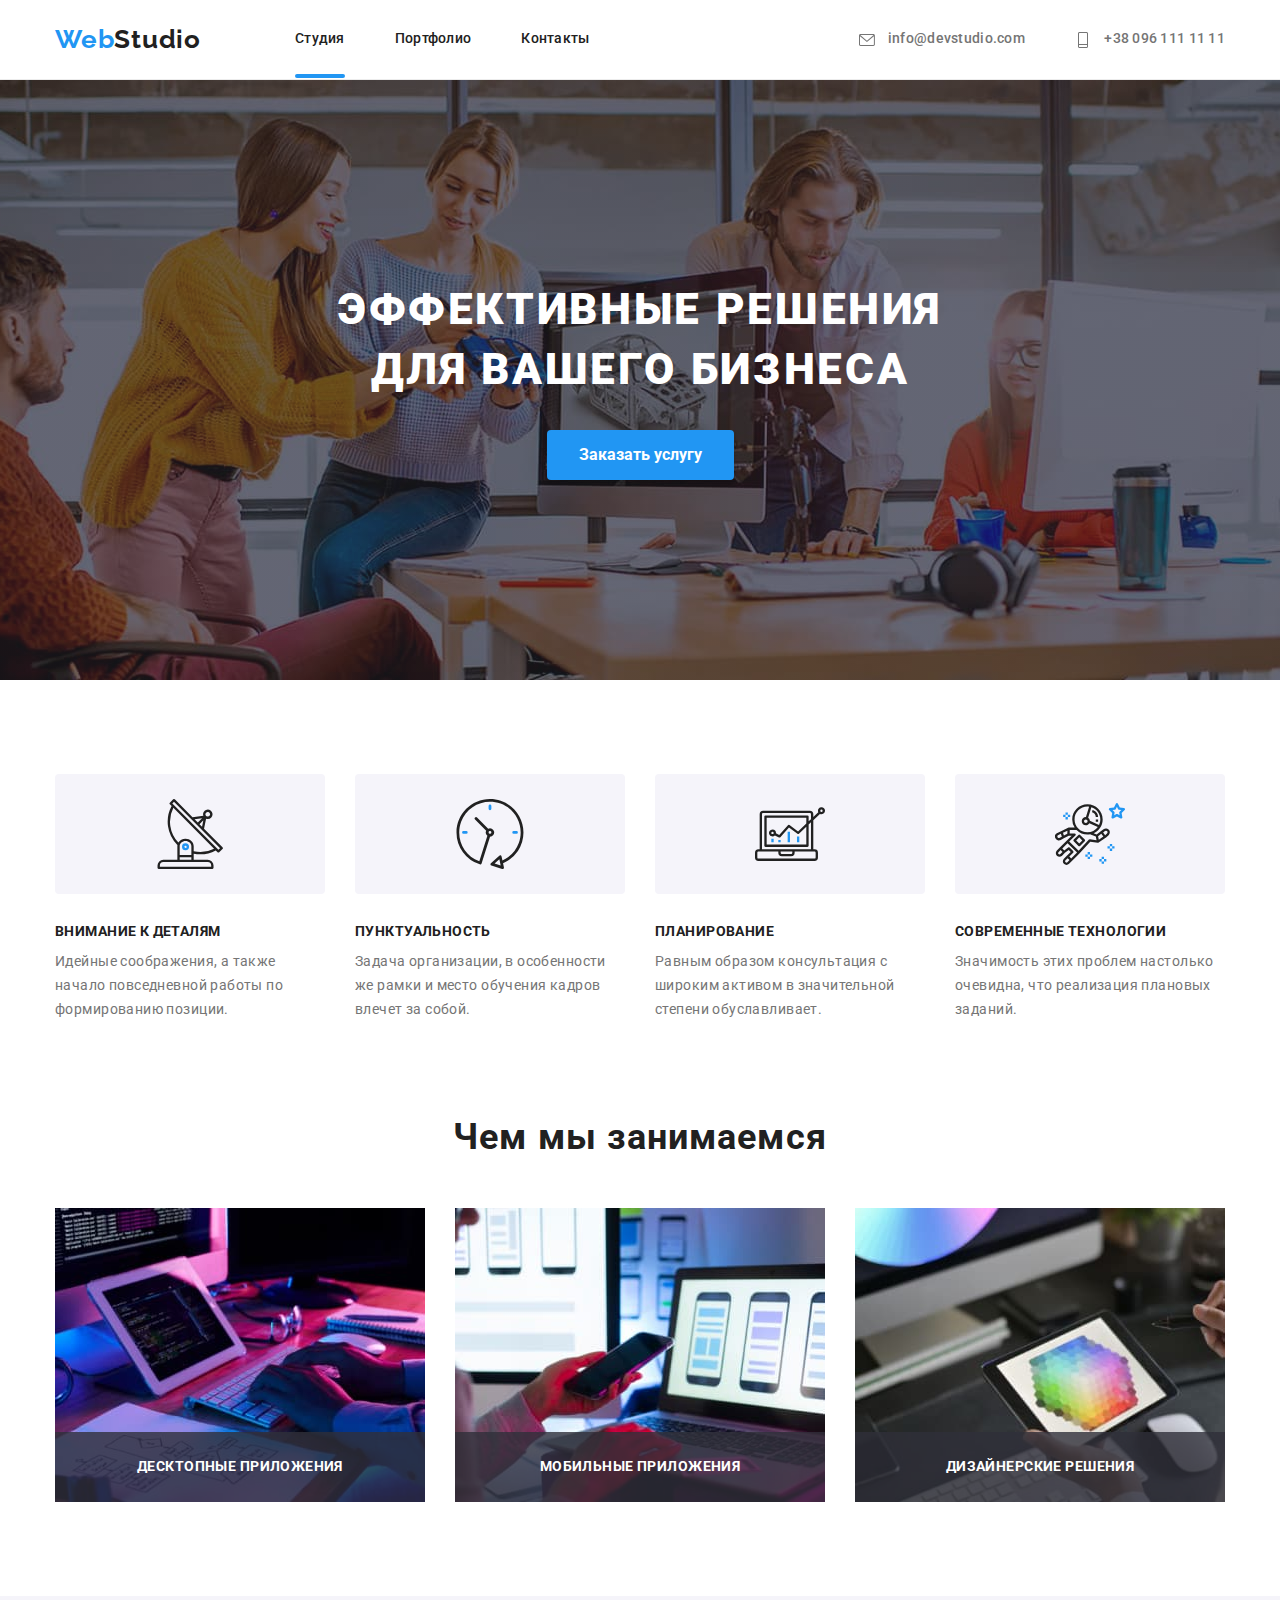
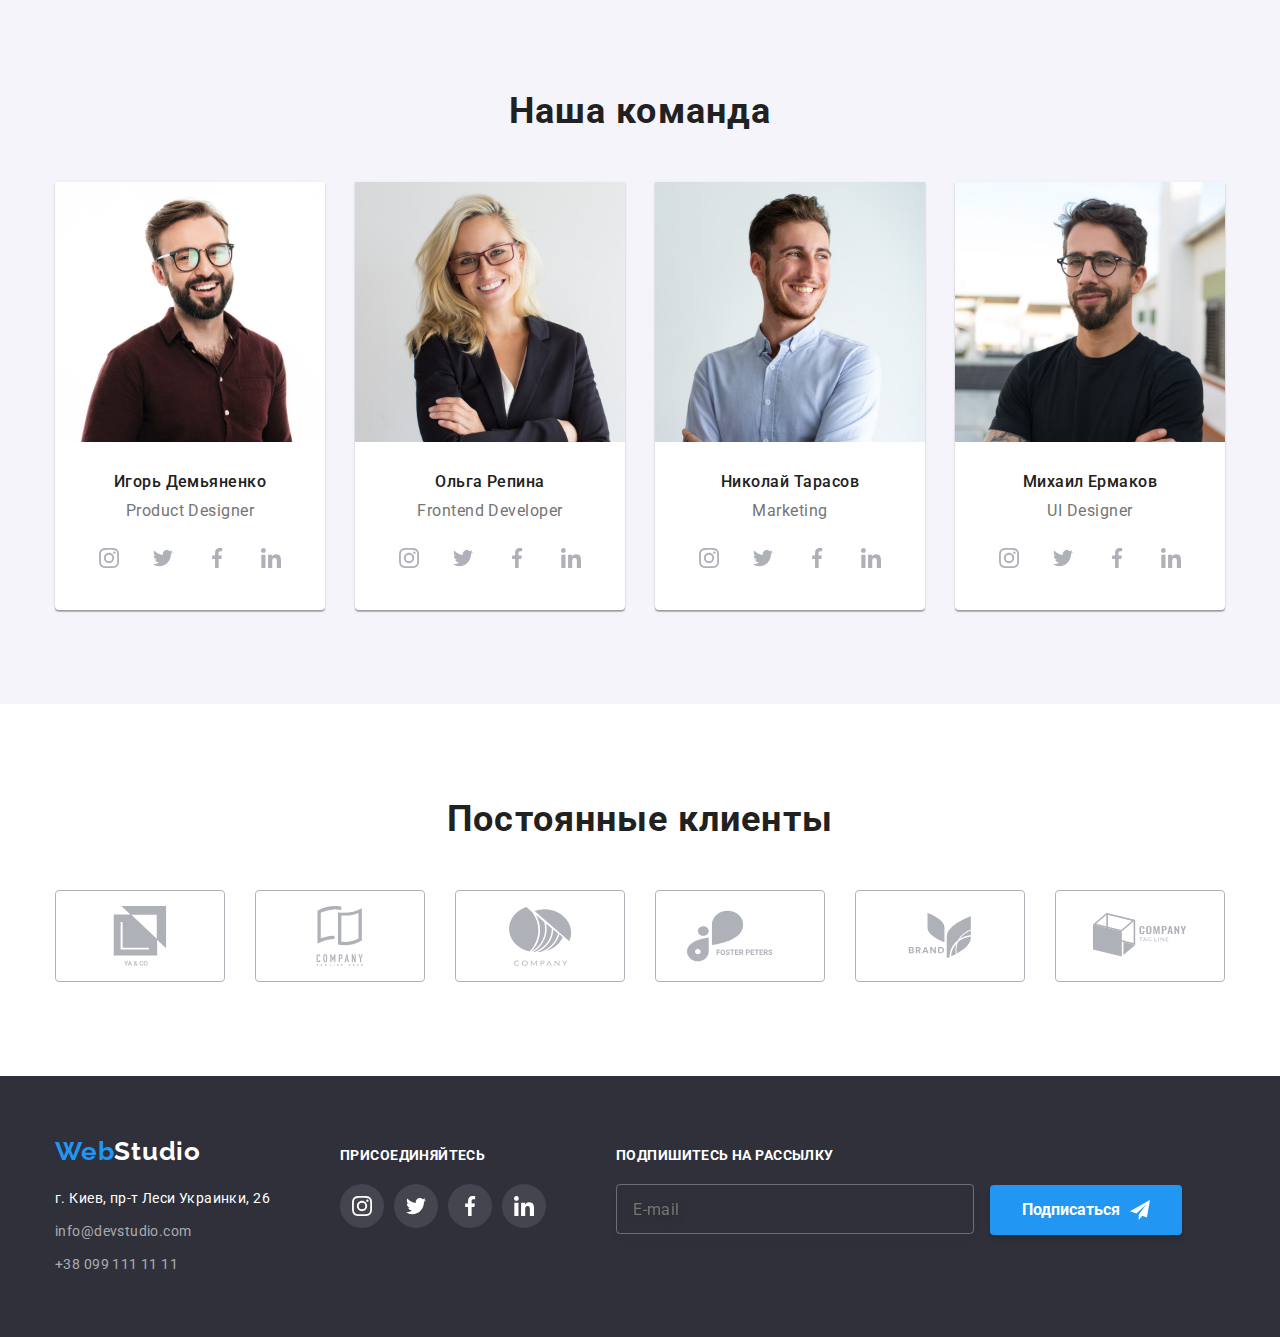
==== index.html @ d67f2242 "Initial commit" ====
<!DOCTYPE html>
<html lang="ru">
  <head>
    <meta charset="UTF-8" />
    <meta http-equiv="X-UA-Compatible" content="IE=edge" />
    <meta name="viewport" content="width=device-width, initial-scale=1.0" />
    <link
      rel="stylesheet"
      href="https://cdnjs.cloudflare.com/ajax/libs/modern-normalize/1.1.0/modern-normalize.css"
    />
    <link rel="stylesheet" href="./css/styles.css" />
    <title>WebStudio - Главная</title>
  </head>
  <body>
    <header>
      <div class="container">
        <a class="studio-logo link" href="./index.html"> <span>Web</span><span>Studio</span> </a>
        <nav>
          <ul class="list">
            <li>
              <a class="link current" href="./index.html">Студия</a>
            </li>
            <li>
              <a class="link" href="./portfolio.html">Портфолио</a>
            </li>
            <li>
              <a class="link" href="#footer">Контакты</a>
            </li>
          </ul>
        </nav>

        <ul class="list header-contacts">
          <li>
            <a class="link" href="mailto:info@devstudio.com">
              <svg class="icon">
                <use href="./images/icons.svg#icon-email"></use>
              </svg>
              info@devstudio.com
            </a>
          </li>
          <li>
            <a class="link" href="tel:+380961111111">
              <svg class="icon">
                <use href="./images/icons.svg#icon-phone"></use>
              </svg>
              +38 096 111 11 11
            </a>
          </li>
        </ul>
      </div>
    </header>

    <section id="solutions" class="hero-section">
      <div class="container">
        <h1>Эффективные решения для вашего бизнеса</h1>
        <button type="button" data-modal-open>Заказать услугу</button>
      </div>
    </section>

    <main>
      <section id="our-advantages" class="advantages-section">
        <div class="container">
          <h2 hidden>Наши преимущества</h2>
          <ul class="list">
            <li>
              <div class="icon-wrapper">
                <svg class="icon">
                  <use href="./images/icons.svg#icon-antenna"></use>
                </svg>
              </div>
              <h3>Внимание к деталям</h3>
              <p>
                Идейные соображения, а также начало повседневной работы по формированию позиции.
              </p>
            </li>
            <li>
              <div class="icon-wrapper">
                <svg class="icon">
                  <use href="./images/icons.svg#icon-clock"></use>
                </svg>
              </div>
              <h3>Пунктуальность</h3>
              <p>
                Задача организации, в особенности же рамки и место обучения кадров влечет за собой.
              </p>
            </li>
            <li>
              <div class="icon-wrapper">
                <svg class="icon">
                  <use href="./images/icons.svg#icon-diagram"></use>
                </svg>
              </div>
              <h3>Планирование</h3>
              <p>
                Равным образом консультация с широким активом в значительной степени обуславливает.
              </p>
            </li>
            <li>
              <div class="icon-wrapper">
                <svg class="icon">
                  <use href="./images/icons.svg#icon-astronaut"></use>
                </svg>
              </div>
              <h3>Современные технологии</h3>
              <p>Значимость этих проблем настолько очевидна, что реализация плановых заданий.</p>
            </li>
          </ul>
        </div>
      </section>

      <section id="our-work" class="our-work-section">
        <div class="container">
          <h2>Чем мы занимаемся</h2>
          <ul class="list">
            <li>
              <div class="img-thumb">
                <img
                  src="./images/img-section-what-we-do-1.jpg"
                  alt="Программист в процессе работы над кодом"
                />
                <div class="img-caption-over">
                  <h3>Десктопные приложения</h3>
                </div>
              </div>
            </li>
            <li>
              <div class="img-thumb">
                <img
                  src="./images/img-section-what-we-do-2.jpg"
                  alt="Дизайнер создает интерфейс мобильного приложения"
                />
                <div class="img-caption-over">
                  <h3>Мобильные приложения</h3>
                </div>
              </div>
            </li>
            <li>
              <div class="img-thumb">
                <img
                  src="./images/img-section-what-we-do-3.jpg"
                  alt="Дизайнер работает с цветовой палитрой"
                />
                <div class="img-caption-over">
                  <h3>Дизайнерские решения</h3>
                </div>
              </div>
            </li>
          </ul>
        </div>
      </section>

      <section id="our-team-section" class="our-team-section">
        <div class="container">
          <h2>Наша команда</h2>
          <ul class="cards list">
            <li class="card">
              <img src="./images/img-our-team-1.jpg" alt="фото: Игорь Демьяненко" />
              <div class="card-text">
                <p class="card-title">Игорь Демьяненко</p>
                <span class="card-caption">Product Designer</span>
                <ul class="list social-media-icons">
                  <li class="icon-wrapper">
                    <a class="link" href="#">
                      <svg class="icon">
                        <use href="./images/icons.svg#icon-social-instagram"></use>
                      </svg>
                    </a>
                  </li>
                  <li class="icon-wrapper">
                    <a class="link" href="#">
                      <svg class="icon">
                        <use href="./images/icons.svg#icon-social-twitter"></use>
                      </svg>
                    </a>
                  </li>
                  <li class="icon-wrapper">
                    <a class="link" href="#">
                      <svg class="icon">
                        <use href="./images/icons.svg#icon-social-facebook"></use>
                      </svg>
                    </a>
                  </li>
                  <li class="icon-wrapper">
                    <a class="link" href="#">
                      <svg class="icon">
                        <use href="./images/icons.svg#icon-social-linkedin"></use>
                      </svg>
                    </a>
                  </li>
                </ul>
              </div>
            </li>
            <li class="card">
              <img src="./images/img-our-team-2.jpg" alt="фото: Ольга Репина" />
              <div class="card-text">
                <p class="card-title">Ольга Репина</p>
                <span class="card-caption">Frontend Developer</span>
                <ul class="list social-media-icons">
                  <li class="icon-wrapper">
                    <a class="link" href="#">
                      <svg class="icon">
                        <use href="./images/icons.svg#icon-social-instagram"></use>
                      </svg>
                    </a>
                  </li>
                  <li class="icon-wrapper">
                    <a class="link" href="#">
                      <svg class="icon">
                        <use href="./images/icons.svg#icon-social-twitter"></use>
                      </svg>
                    </a>
                  </li>
                  <li class="icon-wrapper">
                    <a class="link" href="#">
                      <svg class="icon">
                        <use href="./images/icons.svg#icon-social-facebook"></use>
                      </svg>
                    </a>
                  </li>
                  <li class="icon-wrapper">
                    <a class="link" href="#">
                      <svg class="icon">
                        <use href="./images/icons.svg#icon-social-linkedin"></use>
                      </svg>
                    </a>
                  </li>
                </ul>
              </div>
            </li>
            <li class="card">
              <img src="./images/img-our-team-3.jpg" alt="фото: Николай Тарасов" />
              <div class="card-text">
                <p class="card-title">Николай Тарасов</p>
                <span class="card-caption">Marketing</span>
                <ul class="list social-media-icons">
                  <li class="icon-wrapper">
                    <a class="link" href="#">
                      <svg class="icon">
                        <use href="./images/icons.svg#icon-social-instagram"></use>
                      </svg>
                    </a>
                  </li>
                  <li class="icon-wrapper">
                    <a class="link" href="#">
                      <svg class="icon">
                        <use href="./images/icons.svg#icon-social-twitter"></use>
                      </svg>
                    </a>
                  </li>
                  <li class="icon-wrapper">
                    <a class="link" href="#">
                      <svg class="icon">
                        <use href="./images/icons.svg#icon-social-facebook"></use>
                      </svg>
                    </a>
                  </li>
                  <li class="icon-wrapper">
                    <a class="link" href="#">
                      <svg class="icon">
                        <use href="./images/icons.svg#icon-social-linkedin"></use>
                      </svg>
                    </a>
                  </li>
                </ul>
              </div>
            </li>
            <li class="card">
              <img src="./images/img-our-team-4.jpg" alt="фото: Михаил Ермаков" />
              <div class="card-text">
                <p class="card-title">Михаил Ермаков</p>
                <span class="card-caption">UI Designer</span>
                <ul class="list social-media-icons">
                  <li class="icon-wrapper">
                    <a class="link" href="#">
                      <svg class="icon">
                        <use href="./images/icons.svg#icon-social-instagram"></use>
                      </svg>
                    </a>
                  </li>
                  <li class="icon-wrapper">
                    <a class="link" href="#">
                      <svg class="icon">
                        <use href="./images/icons.svg#icon-social-twitter"></use>
                      </svg>
                    </a>
                  </li>
                  <li class="icon-wrapper">
                    <a class="link" href="#">
                      <svg class="icon">
                        <use href="./images/icons.svg#icon-social-facebook"></use>
                      </svg>
                    </a>
                  </li>
                  <li class="icon-wrapper">
                    <a class="link" href="#">
                      <svg class="icon">
                        <use href="./images/icons.svg#icon-social-linkedin"></use>
                      </svg>
                    </a>
                  </li>
                </ul>
              </div>
            </li>
          </ul>
        </div>
      </section>

      <section id="our-customers" class="our-customers-section">
        <div class="container">
          <h2>Постоянные клиенты</h2>
          <ul class="list">
            <li class="icon-wrapper">
              <a class="link" href="#">
                <svg class="icon">
                  <use href="./images/icons.svg#icon-brand-yaco"></use>
                </svg>
              </a>
            </li>
            <li class="icon-wrapper">
              <a class="link" href="#">
                <svg class="icon">
                  <use href="./images/icons.svg#icon-brand-company1"></use>
                </svg>
              </a>
            </li>
            <li class="icon-wrapper">
              <a class="link" href="#">
                <svg class="icon">
                  <use href="./images/icons.svg#icon-brand-company2"></use>
                </svg>
              </a>
            </li>
            <li class="icon-wrapper">
              <a class="link" href="#">
                <svg class="icon">
                  <use href="./images/icons.svg#icon-brand-fosterpeters"></use>
                </svg>
              </a>
            </li>
            <li class="icon-wrapper">
              <a class="link" href="#">
                <svg class="icon">
                  <use href="./images/icons.svg#icon-brand-brand"></use>
                </svg>
              </a>
            </li>
            <li class="icon-wrapper">
              <a class="link" href="#">
                <svg class="icon">
                  <use href="./images/icons.svg#icon-brand-company3"></use>
                </svg>
              </a>
            </li>
          </ul>
        </div>
      </section>
    </main>

    <footer id="footer">
      <div class="container">
        <div class="footer-contacts">
          <a class="studio-logo link" href="./index.html"> <span>Web</span><span>Studio</span> </a>
          <address>
            <ul class="list">
              <li>
                <a class="link" href="https://goo.gl/maps/Uex1Hu8hUSsigpkb6"
                  >г. Киев, пр-т Леси Украинки, 26</a
                >
              </li>
              <li>
                <a class="link" href="mailto:info@devstudio.com">info@devstudio.com</a>
              </li>
              <li>
                <a class="link" href="tel:+380991111111">+38 099 111 11 11</a>
              </li>
            </ul>
          </address>
        </div>
        <div class="footer-social-links">
          <h3>Присоединяйтесь</h3>
          <ul class="list social-media-icons">
            <li class="icon-wrapper">
              <a class="link" href="#">
                <svg class="icon">
                  <use href="./images/icons.svg#icon-social-instagram"></use>
                </svg>
              </a>
            </li>
            <li class="icon-wrapper">
              <a class="link" href="#">
                <svg class="icon">
                  <use href="./images/icons.svg#icon-social-twitter"></use>
                </svg>
              </a>
            </li>
            <li class="icon-wrapper">
              <a class="link" href="#">
                <svg class="icon">
                  <use href="./images/icons.svg#icon-social-facebook"></use>
                </svg>
              </a>
            </li>
            <li class="icon-wrapper">
              <a class="link" href="#">
                <svg class="icon">
                  <use href="./images/icons.svg#icon-social-linkedin"></use>
                </svg>
              </a>
            </li>
          </ul>
        </div>
        <div class="footer-subscribe-form">
          <h3>Подпишитесь на рассылку</h3>
          <label hidden>E-mail</label>
          <input type="email" name="subscribe" placeholder="E-mail" />
          <button type="submit">
            Подписаться
            <svg class="icon">
              <use href="./images/icons.svg#icon-send"></use>
            </svg>
          </button>
        </div>
      </div>
    </footer>

    <div class="backdrop is-hidden" data-modal>
      <div class="modal">
        <h3 class="title">Оставьте свои данные, мы вам перезвоним</h3>

        <div class="fieldset">
          <label for="name">Имя</label>
          <div class="field-inner">
            <input type="text" name="name" id="name" />
            <svg class="icon">
              <use href="./images/icons.svg#icon-person"></use>
            </svg>
          </div>
        </div>

        <div class="fieldset">
          <label for="phone">Телефон</label>
          <div class="field-inner">
            <input type="tel" name="phone" id="phone" />
            <svg class="icon">
              <use href="./images/icons.svg#icon-phone2"></use>
            </svg>
          </div>
        </div>

        <div class="fieldset">
          <label for="e-mail">Почта</label>
          <div class="field-inner">
            <input type="email" name="e-mail" id="e-mail" />
            <svg class="icon">
              <use href="./images/icons.svg#icon-mail"></use>
            </svg>
          </div>
        </div>

        <div class="fieldset">
          <label for="comment">Комментарий</label>
          <textarea name="comment" id="comment" rows="4" placeholder="Введите текст"></textarea>
        </div>

        <div class="fieldset checkbox">
          <div class="checkbox-control">
            <input class="checkbox-input" type="checkbox" name="accept" id="accept" hidden />
            <svg class="icon checkbox-icon">
              <use href="./images/icons.svg#icon-accepted"></use>
            </svg>
          </div>

          <div class="accepted-checkbox-bg"></div>

          <label for="accept"
            >Соглашаюсь с рассылкой и принимаю <a href="#">Условия договора</a></label
          >
        </div>

        <button type="submit">Отправить</button>

        <button class="btn-close-modal" type="button" data-modal-close>
          <svg class="icon">
            <use href="./images/icons.svg#icon-cross-close"></use>
          </svg>
        </button>
      </div>
    </div>

    <script src="./js/modal.js"></script>
  </body>
</html>
---- css/styles.css ----
@import url('https://fonts.googleapis.com/css2?family=Raleway:wght@700&family=Roboto:wght@400;500;700;900&display=swap');


:root {
    --brand-black: #212121;
    --brand-blue: #2196F3;
    --dark-blue: #188CE8;
    --dark-gray: #2F303A;
    --light-gray: #757575;
    --icon-gray: #AFB1B8;
    --light-pink: #ECECEC;
    --white: #FFFFFF;
    --transparent-gray: rgba(255, 255, 255, 0.6);
}

html{
    box-sizing: border-box;
}

*,
*::after,
*::before {
    box-sizing: inherit;
}

body {
    padding: 80px 0 0 0;
    margin: 0;
    
    font-family: 'Roboto', sans-serif;
    font-style: normal;

    background-color: var(--white);
    color: var(--brand-black);
}

.container{
    width: 1200px;
    margin: 0 auto;
    padding: 0 15px;
}



.link {
    text-decoration: none;
    color: inherit;
    transition: color 250ms cubic-bezier(0.4, 0, 0.2, 1);
}

.link:active,
.link:focus,
.link:hover{
    color: var(--brand-blue);
    outline: none;
}

section {
    padding-top: 94px;
    padding-bottom: 94px;
}

button{
    cursor: pointer;
}

.list {
    list-style: none;
    padding-left: 0;
    margin: 0;
}

img {
    display: block;
    max-width: 100%;
    height: auto;
}

h1,
h2,
h3,
h4,
h5,
h6,
p {
    margin: 0;
}

h2{
    margin-bottom: 50px;
    text-align: center;

    font-weight: 700;
    font-size: 36px;
    line-height: 1.17;
    letter-spacing: 0.03em;
}

h3{
    font-weight: 700;
    font-size: 14px;
    line-height: 1.14;
    letter-spacing: 0.03em;
    text-transform: uppercase;
}


/* --- HEADER --- */

header {
    position: fixed;
    top: 0;
    width: 100%;
    z-index: 5;

    padding-top: 24px;
    padding-bottom: 24px;
    
    background-color: var(--white);
    border-bottom: 1px solid var(--light-pink);
}

header .container {
    display: flex;
    align-items:center;
    justify-content: space-between;
}

/* --- logo in header and footer --- */
.studio-logo {
    margin-top: 0;

    font-family: 'Raleway';
    font-weight: 700;
    font-size: 26px;
    line-height: 1.19;
    letter-spacing: 0.03em;

    color: var(--brand-blue);
}

header .studio-logo span:last-child {
    color: var(--brand-black);
}

footer .studio-logo span:last-child {
    color: var(--white);
}

/* --- for both header menu sections: "nav" and "contacts" --- */ 
header ul{
    display: flex;
    align-items: center;
    justify-content: space-between;

    font-weight: 500;
    font-size: 14px;
    line-height: 1.14;
    letter-spacing: 0.02em;
}

/* --- header menu "nav" section --- */
header nav {
    margin: 0 auto 0 94px;
}

header nav li:not(:last-of-type) {
    margin-right: 50px;
}

header .current{
    position: relative;
}

header .current:after {
    content: "";
    position: absolute;
    bottom: -32px;
    left: 0;

    width: 100%;
    height: 4px;
    
    border-radius: 50px;
    border: 2px solid var(--brand-blue);
    background-color: var(--brand-blue);
}

/* --- header menu "contacts" section --- */
.header-contacts:last-of-type {
    color: var(--light-gray);
}

.header-contacts > li:not(:first-of-type) {
    margin-left: 50px;
}

.header-contacts .icon{
    width: 16px;
    height: 16px;
    margin-right: 10px;
    vertical-align: middle;
    fill: currentColor;
}


/* --- 1. HERO SECTION --- */

.hero-section{
    max-width: 1600px;
  	height: 600px;

    margin-left: auto;
	margin-right: auto;
    padding-top: 200px;
    padding-bottom: 200px;

    background-color: var(--dark-gray);
    background-image: linear-gradient(to right, rgba(47, 48, 58, 0.4), rgba(47, 48, 58, 0.4)), url(../images/img-hero-section-bg.jpg);
    background-size: cover;
    background-position: center;
    background-repeat: no-repeat;
}

.hero-section .container{
    text-align: center;
    text-transform: uppercase;
}

.hero-section h1{
    width: 696px;
    margin: 0 auto;

    font-weight: 900;
    font-size: 44px;
    line-height: 1.36;

    letter-spacing: 0.06em;
    text-transform: uppercase;

    color: var(--white);
}

button[type="submit"],
.hero-section button {
    padding: 10px 32px;

    background-color: var(--brand-blue);
    color: var(--white);

    border: none;
    border-radius: 4px;
    box-shadow: 0px 4px 4px rgba(0, 0, 0, 0.15);

    font-weight: 700;
    font-size: 16px;
    line-height: 1.88;
    transition: background-color 250ms cubic-bezier(0.4, 0, 0.2, 1);
}

.hero-section button{
    margin-top: 30px;
}

button[type="submit"]:focus,
button[type="submit"]:hover,
.hero-section button:focus,     
.hero-section button:hover{
    background-color: var(--dark-blue);
}



/* --- 2. OUR ADVANTAGES SECTION --- */

.advantages-section{
    padding-bottom: 0;
}

.advantages-section ul {
    display: flex;
    flex-direction: row;
    align-items: center;
    justify-content: space-between;
}

.advantages-section li {
    width: 270px;
    font-size: 14px;
    line-height: 1.71;
    letter-spacing: 0.03em;

    color: var(--light-gray);
}

.advantages-section li:not(:last-child) {
      margin-right: 30px;
}

.advantages-section .icon-wrapper {
    display: flex;    
    justify-content: center;
    align-items: center;

    height: 120px;
    margin-bottom: 30px;

    background: #F5F4FA;
    border: none;
    border-radius: 4px;
}

.advantages-section .icon {
    width: 70px;
    height: 70px;
}

.advantages-section h3 {
    margin-bottom: 10px;

    color: var(--brand-black);
}



/* --- 3. OUR WORK SECTION --- */

.our-work-section ul {
    display: flex;
    flex-direction: row;
    align-items: center;
    justify-content: space-between;
}

.our-work-section li:not(:last-child) {
    margin-right: 30px;
}

.our-work-section img {
    width: 370px;
    height: 294px;
}

.our-work-section .img-thumb{
    position: relative;
}

.our-work-section .img-caption-over {
    position: absolute;
    
    bottom: 0;
    padding: 27px;
    width: 100%;

    text-align: center;

    color: var(--white);
    background-color: rgba(47, 48, 58, 0.8);
}



/* --- 4. OUR CUSTOMERS --- */

.our-customers-section ul {
    display: flex;
    flex-direction: row;
    align-items: center;
    justify-content: space-between;
}

.our-customers-section li:not(:last-child) {
    margin-right: 30px;
}

.our-customers-section .icon-wrapper {
    width: 170px;
    height: 92px;
}

.our-customers-section .link{
    display: flex;    
    justify-content: center;
    align-items: center;

    width: 100%;
    height: 100%;
    
    border: 1px solid var(--icon-gray);
    border-radius: 4px;
    fill: var(--icon-gray);


}

.our-customers-section .link:focus,
.our-customers-section .link:hover {
    border-color: var(--brand-blue);
    fill: var(--brand-blue);

    transition: fill 250ms cubic-bezier(0.4, 0, 0.2, 1),
                border-color 250ms cubic-bezier(0.4, 0, 0.2, 1);
}

.our-customers-section .icon {
    width: 106px;
    height: 60px;
}





/* --- 5 and 6. for OUR TEAM and PORTFOLIO sections --- */

.portfolio-section .cards,
.our-team-section .cards {
    display: flex;
    flex-direction: row;
    align-items: center;
    justify-content: center;
    flex-wrap: wrap;
    gap: 30px;

    padding: 0;
    margin: 0;
}

.card {
    font-style: normal;

    background: var(--white);
}



/* --- 5. OUR TEAM SECTION --- */

.our-team-section {
    background-color: #F5F4FA;
}

.our-team-section .card {
    box-shadow: 0px 1px 3px rgba(0, 0, 0, 0.12),
    0px 1px 1px rgba(0, 0, 0, 0.14),
    0px 2px 1px rgba(0, 0, 0, 0.2);
    border-radius: 0px 0px 4px 4px;
    margin: 0;
}

.our-team-section .card > img{
    width: 270px;
    height: 260px;
}

.our-team-section .card {
    text-align: center;
}

.our-team-section .card-text {
    padding: 30px 32px 30px;
}

.our-team-section .card-title {
    margin-bottom: 10px;
    
    font-weight: 500;
    font-size: 16px;
    line-height: 1.19;

    text-align: center;
    letter-spacing: 0.03em;
}

.our-team-section .card-caption {
    display: inline-block;
    margin-bottom: 16px;

    font-size: 16px;
    line-height: 1.19;
    letter-spacing: 0.03em;

    color: var(--light-gray);
}

.our-team-section .social-media-icons {
    display: flex;    
    justify-content: space-between;
    align-items: center;
}

.our-team-section .icon-wrapper{
    width: 44px;
    height: 44px;
}

.our-team-section .icon {
    width: 20px;
    height: 20px;
}

.our-team-section .link {
    display: block;
    padding: 12px;

    width: 100%;
    height: 100%;

    border: none;
    border-radius: 50%;

    fill: var(--icon-gray);

    transition: background-color 250ms cubic-bezier(0.4, 0, 0.2, 1),
                fill 250ms cubic-bezier(0.4, 0, 0.2, 1);
}

.our-team-section .link:focus,
.our-team-section .link:hover {
    background-color: var(--brand-blue);
    fill: var(--white);
}



/* --- 6. PORTFOLIO SECTION --- */

.portfolio-section {
    background-color: var(--white);
}

.portfolio-cards-filter{
    margin-bottom: 50px;

    display: flex;
    flex-direction: row;
    align-items: center;
    justify-content: center;
}

.portfolio-cards-filter button{
    padding: 6px 22px;

    background: #F5F4FA;
    border: none;
    border-radius: 4px;

    font-weight: 500;
    font-size: 16px;
    line-height: 1.63;
    letter-spacing: 0.03em;
    white-space: nowrap;

    transition: background-color 250ms cubic-bezier(0.4, 0, 0.2, 1),
                color 250ms cubic-bezier(0.4, 0, 0.2, 1),
                box-shadow 250ms cubic-bezier(0.4, 0, 0.2, 1);
}

.portfolio-cards-filter li:not(:last-of-type) {
    margin-right: 8px;
}

.portfolio-cards-filter button:hover,
.portfolio-cards-filter button:active,
.portfolio-cards-filter button:focus {
    background-color: var(--brand-blue);
    color: var(--white);

    box-shadow: 0px 3px 1px rgba(0, 0, 0, 0.1),
    0px 1px 2px rgba(0, 0, 0, 0.08),
    0px 2px 2px rgba(0, 0, 0, 0.12);
}
.portfolio-section .card{
    transition: box-shadow 250ms cubic-bezier(0.4, 0, 0.2, 1);
}

.portfolio-section .card > img {
    width: 370px;
    height: 294px;
}

.portfolio-section .card-text {
    padding: 20px 24px;
    border-left: 1px solid #EEEEEE;
    border-right: 1px solid #EEEEEE;
    border-bottom: 1px solid #EEEEEE;
}

.portfolio-section .card-title {
    margin-bottom: 3px;

    font-weight: 700;
    font-size: 18px;
    line-height: 2;
    letter-spacing: 0.06em;

    color: var(--brand-black);
}

.portfolio-section .card-caption{
    font-size: 16px;
    line-height: 1.9;
    letter-spacing: 0.03em;

    color: var(--light-gray);
}

.portfolio-section .card:hover {
    cursor: pointer;
    box-shadow: 0px 1px 1px rgba(0, 0, 0, 0.12), 0px 4px 4px rgba(0, 0, 0, 0.06), 1px 4px 6px rgba(0, 0, 0, 0.16);
}

.portfolio-section .img-thumb{
    position: relative;
    overflow: hidden;
}

.portfolio-section .img-caption-over{
    position: absolute;
    width: 100%;
    height: 100%;

    padding: 24px;

    color: var(--white);

    background-color: var(--brand-blue);
    opacity: 0.9;

    font-size: 18px;
    line-height: 1.56;
    letter-spacing: 0.03em;

    bottom: -294px;
    left: 0;

    transition: transform 250ms cubic-bezier(0.4, 0, 0.2, 1);
}

.card:hover .img-caption-over{
    transform: translateY(-294px);
}



/* --- FOOTER --- */

footer{
    background: var(--dark-gray);
    padding-top: 60px;
    padding-bottom: 60px;
}

footer .container{
    display: flex;
    gap: 70px;
}

.footer-contacts address{
    margin-top: 20px;

    font-style: normal;
    font-size: 14px;
    line-height: 1.71;

    letter-spacing: 0.03em;
}

.footer-contacts address{
    color: var(--transparent-gray);
}

.footer-contacts li:first-of-type {
    color: var(--white);
}

.footer-contacts li:not(:last-of-type) {
    margin-bottom: 9px;
}

/* social media links */

footer h3 {
    margin-top: 12px;
    margin-bottom: 20px;

    color: var(--white);
}

.footer-social-links .social-media-icons {
    display: flex;
    justify-content: space-between;
    align-items: center;
    gap: 10px;
}

.footer-social-links .icon-wrapper {
    width: 44px;
    height: 44px;
}

.footer-social-links .link {
    display: block;
    padding: 12px;

    width: 100%;
    height: 100%;

    border: none;
    border-radius: 50%;

    background-color: rgba(255, 255, 255, 0.1);
    fill: var(--white);

    transition: background-color 250ms cubic-bezier(0.4, 0, 0.2, 1);
}

.footer-social-links .icon {
    width: 20px;
    height: 20px;
}

.footer-social-links .link:focus,
.footer-social-links .link:hover {
    background-color: var(--brand-blue);
}

.footer-subscribe-form input{
    width: 358px;
    height: 50px;

    margin-right: 12px;
    padding: 15px 16px;

    font-size: 16px;
    line-height: 20px;
    letter-spacing: 0.03em;

    color: rgba(255, 255, 255, 0.6);
    background-color: transparent;

    border: 1px solid rgba(255, 255, 255, 0.3);
    filter: drop-shadow(0px 4px 4px rgba(0, 0, 0, 0.15));
    border-radius: 4px;
}

.footer-subscribe-form button{
    display: inline-flex;
    align-items: center;
}

.footer-subscribe-form .icon{
    width: 20px;
    height: 20px;
    margin-left: 10px;
    
    fill: var(--white);
}

/* --- MODAL WINDOW --- */

.backdrop{
    position:fixed;
    z-index: 10;
    top: 0;
    left: 0;

    width: 100%;
    height: 100%;

    background-color: rgba(0, 0, 0, 0.2);

    opacity: 1;
    transition: opacity 250ms cubic-bezier(0.4, 0, 0.2, 1);
}

.modal{
    position: absolute;
    width: 528px;
    height: 581px;
    padding: 40px;

    top: 50%;
    left: 50%;

    text-align: center;

    background-color: var(--white);
    opacity: 1;

    border-radius: 4px;
    box-shadow: 0px 1px 3px rgba(0, 0, 0, 0.12), 0px 1px 1px rgba(0, 0, 0, 0.14), 0px 2px 1px rgba(0, 0, 0, 0.2);

    transform: translate(-50%, -50%) scale(1);
    transition: transform 250ms cubic-bezier(0.4, 0, 0.2, 1);
}

.modal .title{
    font-weight: 700;
    font-size: 20px;
    line-height: 23px;
    letter-spacing: 0.03em;
    text-align: center;
    text-transform: none;
    margin-bottom: 12px;
}

.modal .fieldset:nth-of-type(-n+3) {
    margin-bottom: 10px;
}

.modal .fieldset:nth-of-type(-n+4) {
    text-align: left;
}

.modal input:not([type="checkbox"]){
    width: 100%;
    height: 40px;

    padding-left: 40px;
    border: 1px solid rgba(33, 33, 33, 0.2);
    border-radius: 4px;
}

.modal label{
    margin-bottom: 4px;

    font-weight: 400;
    font-size: 12px;
    line-height: 1.17;
    letter-spacing: 0.01em;

    color: #757575;
}

.modal .field-inner{
    position: relative;
}

.modal .field-inner svg{
    position: absolute;
    top: 50%;
    left: 15px;

    transform: translateY(-50%);

    width: 12px;
    height: 12px;
}

.modal textarea{
    width: 100%; 
    margin-bottom: 20px;
    padding: 12px 16px;

    resize: none;

    font-size: 14px;
    line-height: 1.39;
    letter-spacing: 0.01em;

    border: 1px solid rgba(33, 33, 33, 0.2);
    border-radius: 4px;
}

.modal textarea::placeholder{
    font-size: 14px;
    line-height: 16px;
    letter-spacing: 0.01em;

    color: rgba(117, 117, 117, 0.5);
}

.modal label[for="accept"] {
    font-size: 14px;
    line-height: 1.71;
    letter-spacing: 0.03em;
}

.modal input,
.modal textarea {
    outline: none;
}

.modal input:focus,
.modal textarea:focus{
    border-color: var(--brand-blue);
}

.modal input:focus + svg,
.modal textarea:focus + svg{
    fill: var(--brand-blue);
}

.modal button{
    margin-top: 20px;
}

.modal .checkbox{
    display: flex;
    justify-content: center;
    align-items: center;
    margin: 0;
}

.checkbox label{
    margin: 0;
}

.checkbox-control {
    width: 16px;
    height: 15px;

    margin-right: 7px;
    padding: 4px 2px 3px 3px;

    background-color: var(--brand-blue);
    border-radius: 2px;
}

.checkbox-input{
    appearance: none;
}

.checkbox-input:checked + .checkbox-icon {
    display: block;
}

.checkbox-icon{
    display: none;

    width: 11px;
    height: 8px;

    stroke: white;
    stroke-width: 0.2;
    fill: var(--white);
}




.btn-close-modal{
    position: absolute;
    top:-12px;
    right:8px;
    
    width: 30px;
    height: 30px;
    
    border: 1px solid rgba(0, 0, 0, 0.1);
    border-radius: 50%;
    background-color: transparent;

    transition: fill 250ms cubic-bezier(0.4, 0, 0.2, 1);
}

.btn-close-modal:hover {
    fill: var(--brand-blue);
}

.btn-close-modal .icon{
    width: 11px;
    height: 11px;
}

.backdrop.is-hidden {
    /* visibility: hidden; */
    opacity: 0;
    pointer-events: none;
}

.backdrop.is-hidden .modal {
    transform: translate(-50%, -50%) scale(0.5);
}
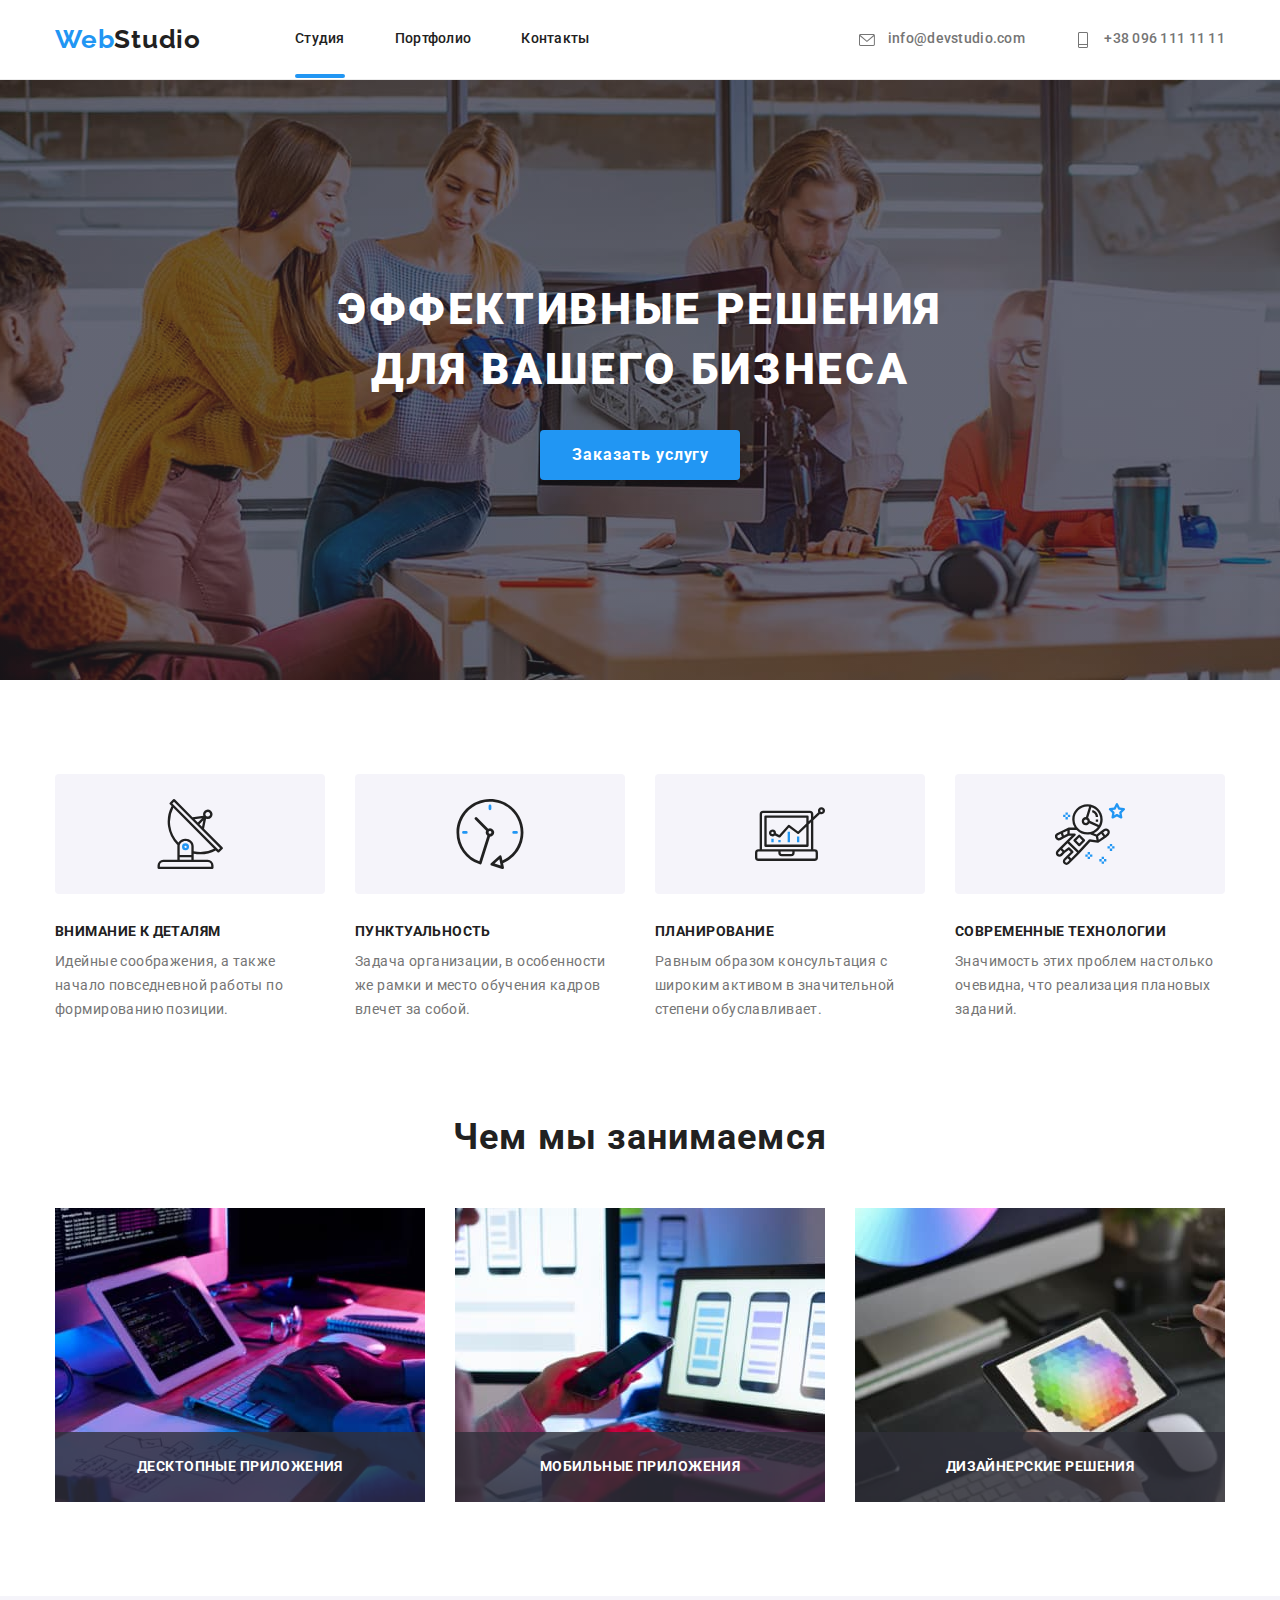
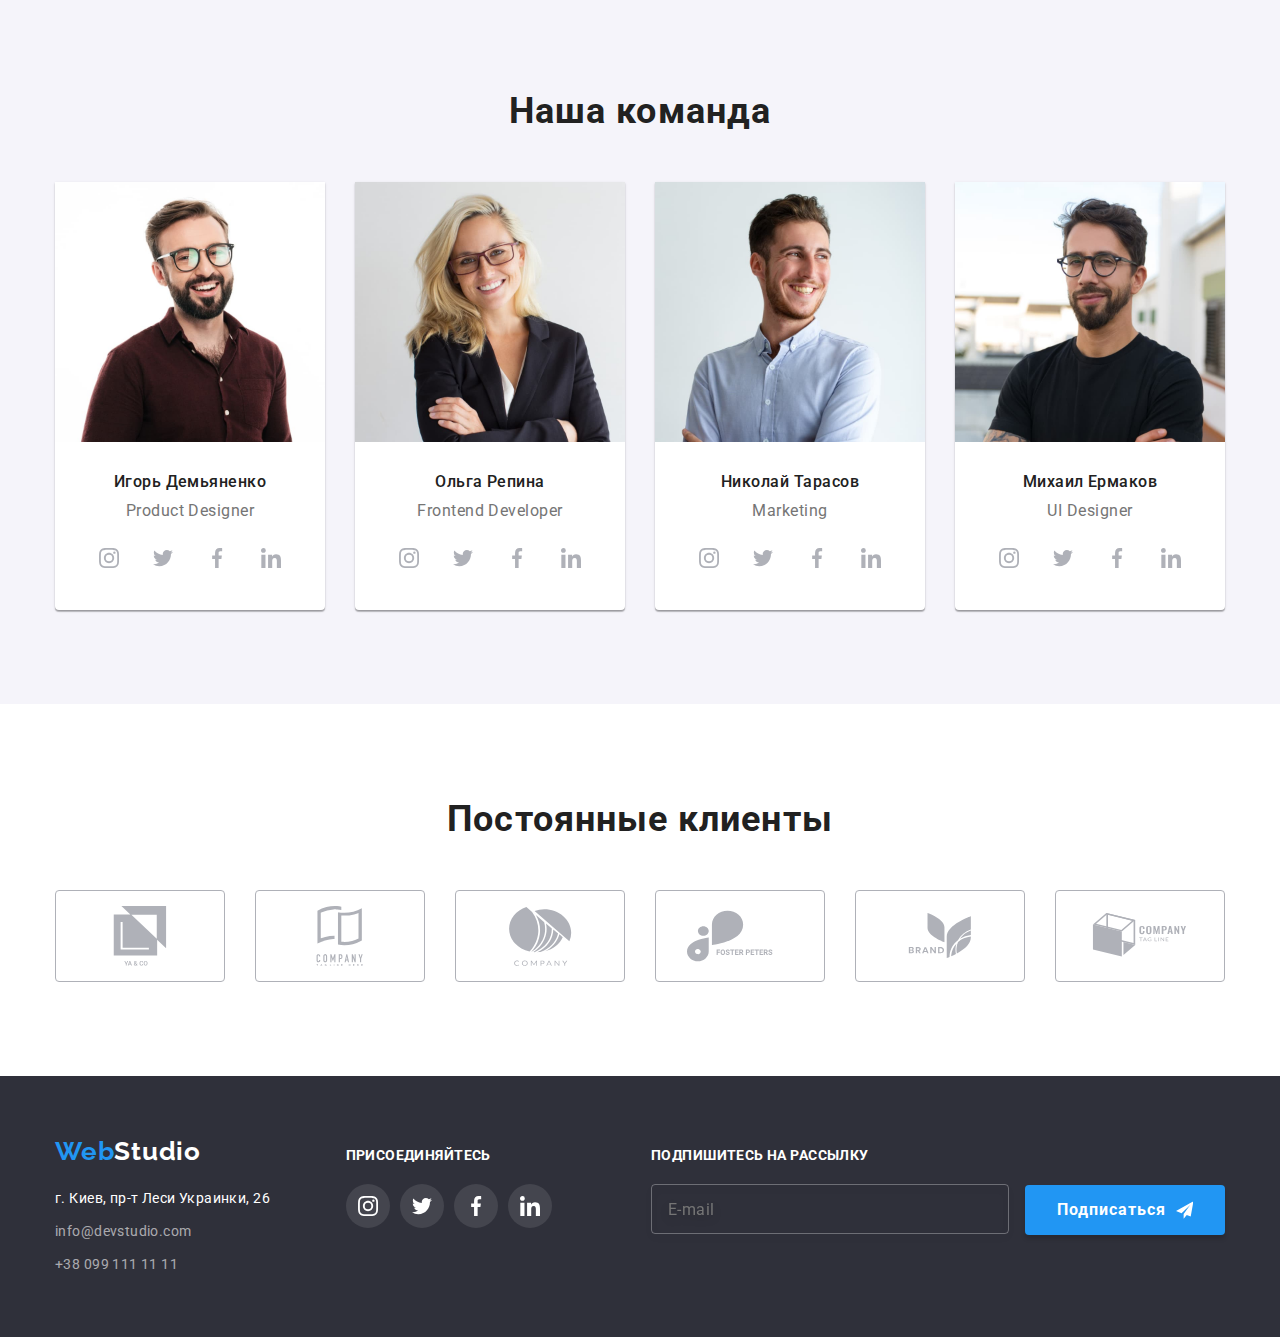
==== commit 9d115ca5: "markup fixes" ====
--- a/index.html
+++ b/index.html
@@ -459,7 +459,9 @@
 
         <div class="fieldset">
           <label for="comment">Комментарий</label>
-          <textarea name="comment" id="comment" rows="4" placeholder="Введите текст"></textarea>
+          <div class="field-inner">
+            <textarea name="comment" id="comment" rows="4" placeholder="Введите текст"></textarea>
+          </div>
         </div>
 
         <div class="fieldset checkbox">
@@ -470,10 +472,8 @@
             </svg>
           </div>
 
-          <div class="accepted-checkbox-bg"></div>
-
           <label for="accept"
-            >Соглашаюсь с рассылкой и принимаю <a href="#">Условия договора</a></label
+            >Соглашаюсь с рассылкой и принимаю <a class= "link" href="#">Условия договора</a></label
           >
         </div>
 
--- a/css/styles.css
+++ b/css/styles.css
@@ -243,6 +243,8 @@
 
 button[type="submit"],
 .hero-section button {
+    width: 200px;
+    height: 50px;
     padding: 10px 32px;
 
     background-color: var(--brand-blue);
@@ -255,6 +257,8 @@
     font-weight: 700;
     font-size: 16px;
     line-height: 1.88;
+    letter-spacing: 0.06em;
+    white-space: nowrap;
     transition: background-color 250ms cubic-bezier(0.4, 0, 0.2, 1);
 }
 
@@ -653,7 +657,11 @@
 
 footer .container{
     display: flex;
-    gap: 70px;
+    justify-content: space-between;
+}
+
+.footer-contacts {
+    margin-right: 70px;
 }
 
 .footer-contacts address{
@@ -662,7 +670,6 @@
     font-style: normal;
     font-size: 14px;
     line-height: 1.71;
-
     letter-spacing: 0.03em;
 }
 
@@ -679,6 +686,10 @@
 }
 
 /* social media links */
+
+.footer-social-links {
+    margin-right: 94px;
+}
 
 footer h3 {
     margin-top: 12px;
@@ -724,6 +735,8 @@
 .footer-social-links .link:hover {
     background-color: var(--brand-blue);
 }
+
+/* subscribe form */
 
 .footer-subscribe-form input{
     width: 358px;
@@ -823,8 +836,6 @@
 }
 
 .modal label{
-    margin-bottom: 4px;
-
     font-weight: 400;
     font-size: 12px;
     line-height: 1.17;
@@ -835,6 +846,7 @@
 
 .modal .field-inner{
     position: relative;
+    margin-top: 4px;
 }
 
 .modal .field-inner svg{
@@ -850,6 +862,7 @@
 
 .modal textarea{
     width: 100%; 
+    height: 120px;
     margin-bottom: 20px;
     padding: 12px 16px;
 
@@ -912,38 +925,46 @@
     height: 15px;
 
     margin-right: 7px;
-    padding: 4px 2px 3px 3px;
-
-    background-color: var(--brand-blue);
-    border-radius: 2px;
 }
 
 .checkbox-input{
     appearance: none;
 }
 
+.checkbox-icon {
+    width: 16px;
+    height: 15px;
+
+    stroke: transparent;
+    stroke-width: 0.2;
+    fill: transparent;
+
+    border: 2px solid #212121;
+    border-radius: 2px;
+}
+
 .checkbox-input:checked + .checkbox-icon {
-    display: block;
-}
-
-.checkbox-icon{
-    display: none;
-
-    width: 11px;
-    height: 8px;
-
-    stroke: white;
+    width: 100%;
+    height: 100%;
+
+    stroke: var(--white);
     stroke-width: 0.2;
     fill: var(--white);
-}
-
-
-
+
+    background-color: var(--brand-blue);
+    border: 2px solid var(--brand-blue);
+}
+
+.modal .link {
+    color: var(--brand-blue);
+    text-decoration: underline;
+}
 
 .btn-close-modal{
     position: absolute;
     top:-12px;
     right:8px;
+    padding: 0;
     
     width: 30px;
     height: 30px;
